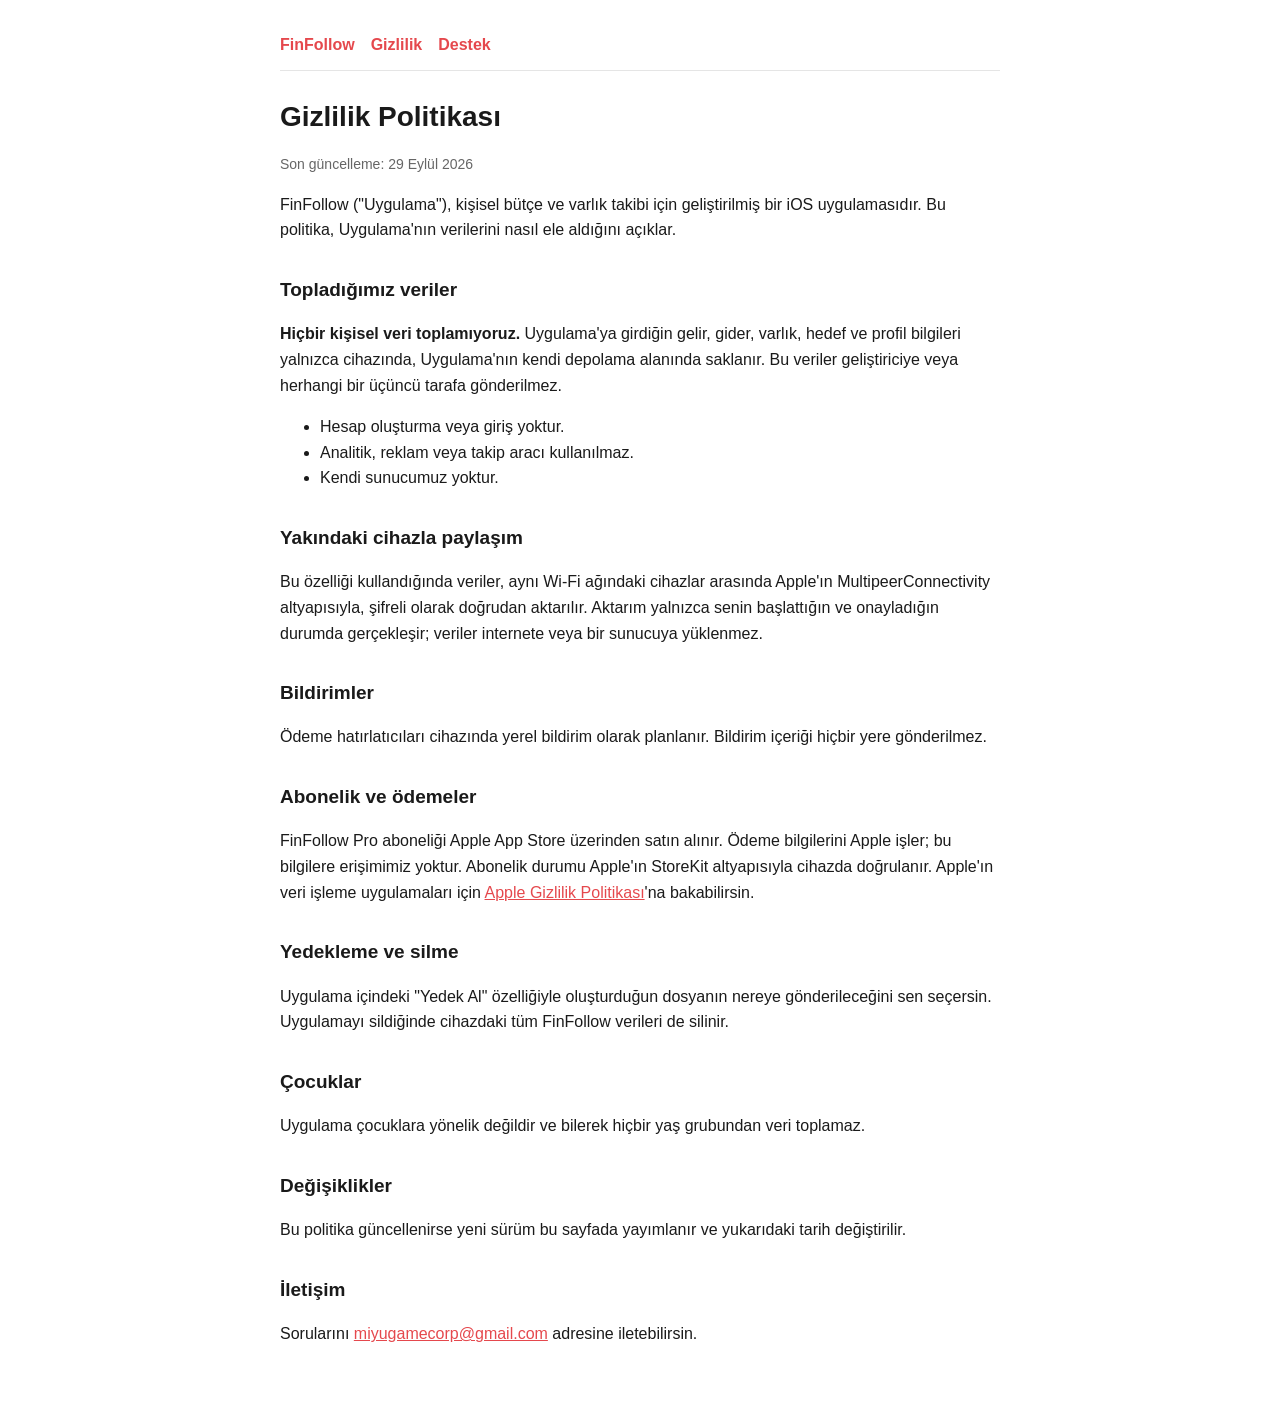
==== gizlilik.html @ 11d376dc "FinFollow gizlilik ve destek sayfaları Co-Authored-By: Claude Opus 5.5 <noreply@anthropic.com>" ====
<!doctype html><html lang="tr"><head><meta charset="utf-8"><meta name="viewport" content="width=device-width,initial-scale=1">
<title>FinFollow Gizlilik Politikası</title><link rel="stylesheet" href="style.css"></head><body><main>
<nav><a href="index.html">FinFollow</a><a href="gizlilik.html">Gizlilik</a><a href="destek.html">Destek</a></nav>
<h1>Gizlilik Politikası</h1>
<p class="dim">Son güncelleme: 29 Eylül 2026</p>

<p>FinFollow ("Uygulama"), kişisel bütçe ve varlık takibi için geliştirilmiş bir iOS uygulamasıdır. Bu politika, Uygulama'nın verilerini nasıl ele aldığını açıklar.</p>

<h2>Topladığımız veriler</h2>
<p><strong>Hiçbir kişisel veri toplamıyoruz.</strong> Uygulama'ya girdiğin gelir, gider, varlık, hedef ve profil bilgileri yalnızca cihazında, Uygulama'nın kendi depolama alanında saklanır. Bu veriler geliştiriciye veya herhangi bir üçüncü tarafa gönderilmez.</p>
<ul>
<li>Hesap oluşturma veya giriş yoktur.</li>
<li>Analitik, reklam veya takip aracı kullanılmaz.</li>
<li>Kendi sunucumuz yoktur.</li>
</ul>

<h2>Yakındaki cihazla paylaşım</h2>
<p>Bu özelliği kullandığında veriler, aynı Wi-Fi ağındaki cihazlar arasında Apple'ın MultipeerConnectivity altyapısıyla, şifreli olarak doğrudan aktarılır. Aktarım yalnızca senin başlattığın ve onayladığın durumda gerçekleşir; veriler internete veya bir sunucuya yüklenmez.</p>

<h2>Bildirimler</h2>
<p>Ödeme hatırlatıcıları cihazında yerel bildirim olarak planlanır. Bildirim içeriği hiçbir yere gönderilmez.</p>

<h2>Abonelik ve ödemeler</h2>
<p>FinFollow Pro aboneliği Apple App Store üzerinden satın alınır. Ödeme bilgilerini Apple işler; bu bilgilere erişimimiz yoktur. Abonelik durumu Apple'ın StoreKit altyapısıyla cihazda doğrulanır. Apple'ın veri işleme uygulamaları için <a href="https://www.apple.com/legal/privacy/">Apple Gizlilik Politikası</a>'na bakabilirsin.</p>

<h2>Yedekleme ve silme</h2>
<p>Uygulama içindeki "Yedek Al" özelliğiyle oluşturduğun dosyanın nereye gönderileceğini sen seçersin. Uygulamayı sildiğinde cihazdaki tüm FinFollow verileri de silinir.</p>

<h2>Çocuklar</h2>
<p>Uygulama çocuklara yönelik değildir ve bilerek hiçbir yaş grubundan veri toplamaz.</p>

<h2>Değişiklikler</h2>
<p>Bu politika güncellenirse yeni sürüm bu sayfada yayımlanır ve yukarıdaki tarih değiştirilir.</p>

<h2>İletişim</h2>
<p>Sorularını <a href="mailto:miyugamecorp@gmail.com">miyugamecorp@gmail.com</a> adresine iletebilirsin.</p>
</main></body></html>
---- style.css ----
:root{--bg:#fff;--fg:#1a1a1a;--dim:#666;--line:#e5e5e5;--accent:#e5484d}
@media (prefers-color-scheme:dark){:root{--bg:#111;--fg:#eee;--dim:#999;--line:#2a2a2a}}
body{margin:0;background:var(--bg);color:var(--fg);font:16px/1.6 -apple-system,BlinkMacSystemFont,"Segoe UI",sans-serif}
main{max-width:720px;margin:0 auto;padding:32px 16px 64px}
h1{font-size:28px;margin:0 0 4px}h2{font-size:19px;margin:32px 0 8px}
.dim{color:var(--dim);font-size:14px}a{color:var(--accent)}
nav{border-bottom:1px solid var(--line);padding-bottom:12px;margin-bottom:24px}
nav a{margin-right:16px;text-decoration:none;font-weight:600}
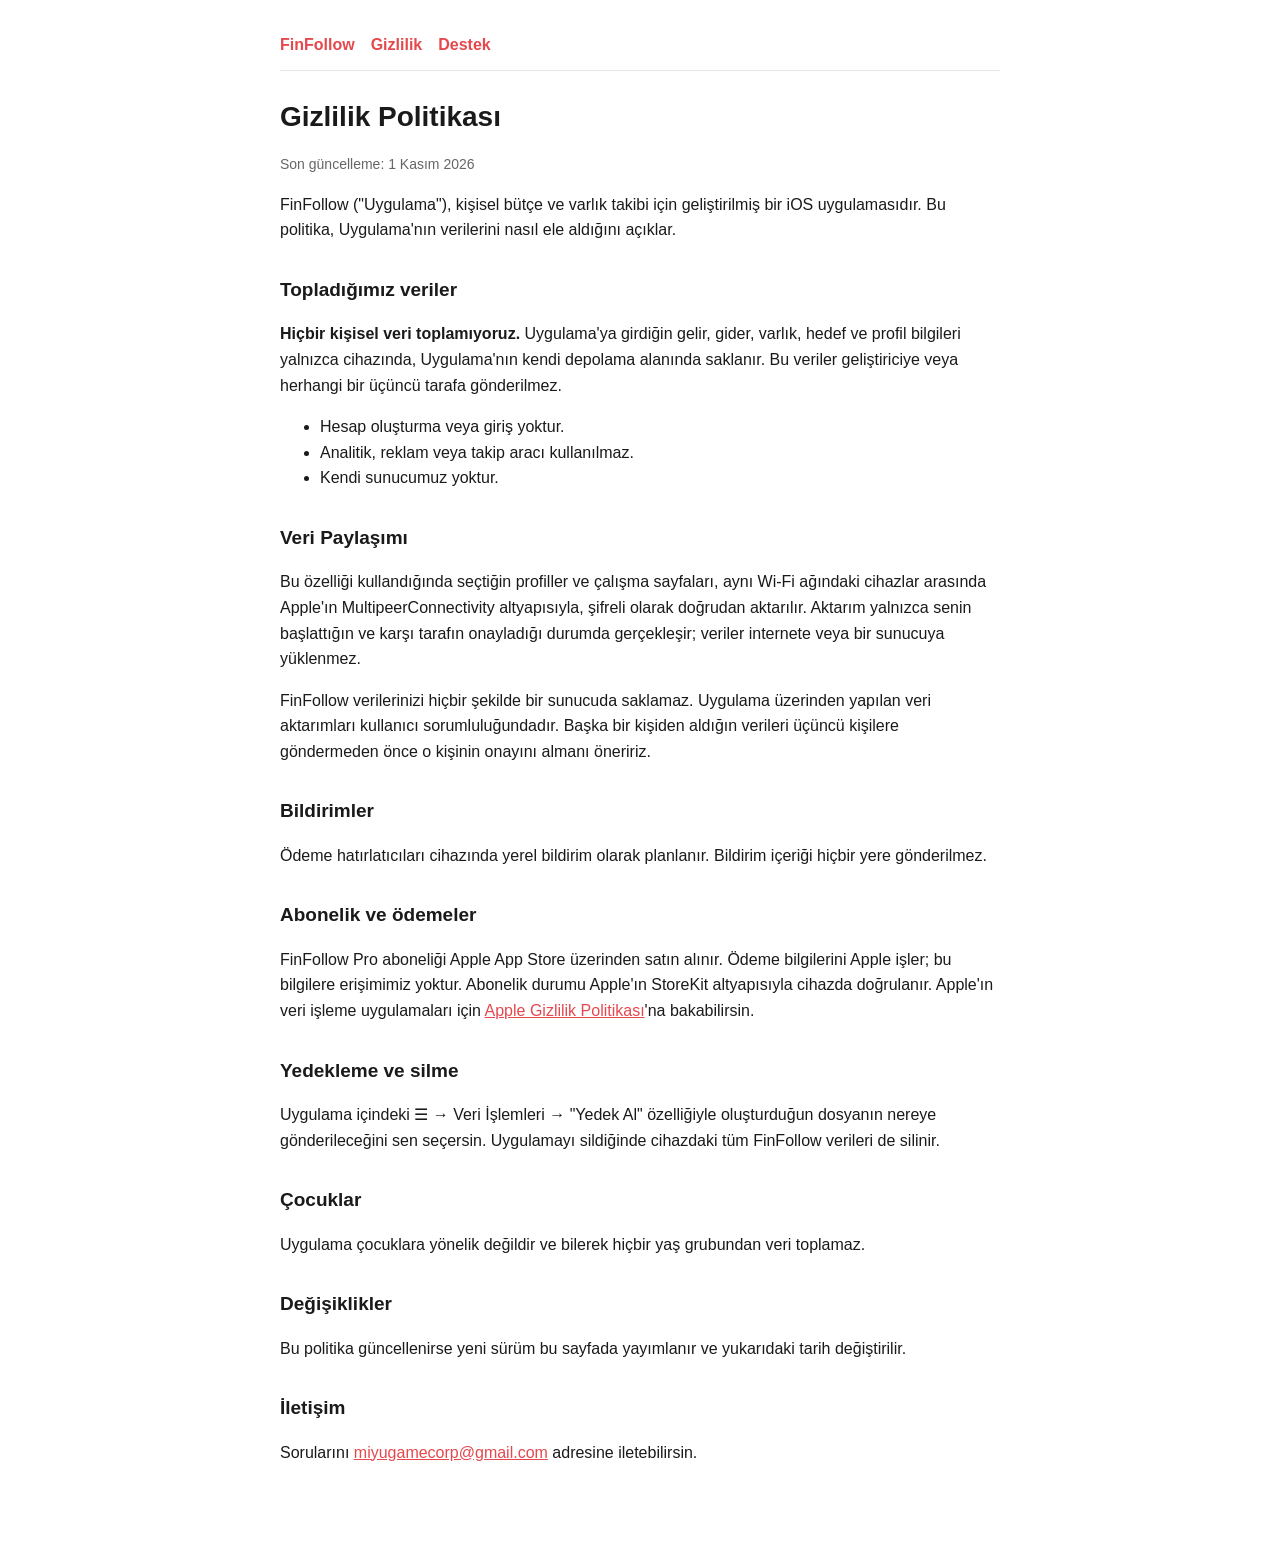
==== commit 98915615: "1.0.1: gizlilik ve destek sayfaları güncellendi - Gizlilik: "Veri Paylaşımı" bölümü, sorumluluk notu" ====
--- a/gizlilik.html
+++ b/gizlilik.html
@@ -2,7 +2,7 @@
 <title>FinFollow Gizlilik Politikası</title><link rel="stylesheet" href="style.css"></head><body><main>
 <nav><a href="index.html">FinFollow</a><a href="gizlilik.html">Gizlilik</a><a href="destek.html">Destek</a></nav>
 <h1>Gizlilik Politikası</h1>
-<p class="dim">Son güncelleme: 29 Eylül 2026</p>
+<p class="dim">Son güncelleme: 1 Kasım 2026</p>
 
 <p>FinFollow ("Uygulama"), kişisel bütçe ve varlık takibi için geliştirilmiş bir iOS uygulamasıdır. Bu politika, Uygulama'nın verilerini nasıl ele aldığını açıklar.</p>
 
@@ -14,8 +14,9 @@
 <li>Kendi sunucumuz yoktur.</li>
 </ul>
 
-<h2>Yakındaki cihazla paylaşım</h2>
-<p>Bu özelliği kullandığında veriler, aynı Wi-Fi ağındaki cihazlar arasında Apple'ın MultipeerConnectivity altyapısıyla, şifreli olarak doğrudan aktarılır. Aktarım yalnızca senin başlattığın ve onayladığın durumda gerçekleşir; veriler internete veya bir sunucuya yüklenmez.</p>
+<h2>Veri Paylaşımı</h2>
+<p>Bu özelliği kullandığında seçtiğin profiller ve çalışma sayfaları, aynı Wi-Fi ağındaki cihazlar arasında Apple'ın MultipeerConnectivity altyapısıyla, şifreli olarak doğrudan aktarılır. Aktarım yalnızca senin başlattığın ve karşı tarafın onayladığı durumda gerçekleşir; veriler internete veya bir sunucuya yüklenmez.</p>
+<p>FinFollow verilerinizi hiçbir şekilde bir sunucuda saklamaz. Uygulama üzerinden yapılan veri aktarımları kullanıcı sorumluluğundadır. Başka bir kişiden aldığın verileri üçüncü kişilere göndermeden önce o kişinin onayını almanı öneririz.</p>
 
 <h2>Bildirimler</h2>
 <p>Ödeme hatırlatıcıları cihazında yerel bildirim olarak planlanır. Bildirim içeriği hiçbir yere gönderilmez.</p>
@@ -24,7 +25,7 @@
 <p>FinFollow Pro aboneliği Apple App Store üzerinden satın alınır. Ödeme bilgilerini Apple işler; bu bilgilere erişimimiz yoktur. Abonelik durumu Apple'ın StoreKit altyapısıyla cihazda doğrulanır. Apple'ın veri işleme uygulamaları için <a href="https://www.apple.com/legal/privacy/">Apple Gizlilik Politikası</a>'na bakabilirsin.</p>
 
 <h2>Yedekleme ve silme</h2>
-<p>Uygulama içindeki "Yedek Al" özelliğiyle oluşturduğun dosyanın nereye gönderileceğini sen seçersin. Uygulamayı sildiğinde cihazdaki tüm FinFollow verileri de silinir.</p>
+<p>Uygulama içindeki ☰ → Veri İşlemleri → "Yedek Al" özelliğiyle oluşturduğun dosyanın nereye gönderileceğini sen seçersin. Uygulamayı sildiğinde cihazdaki tüm FinFollow verileri de silinir.</p>
 
 <h2>Çocuklar</h2>
 <p>Uygulama çocuklara yönelik değildir ve bilerek hiçbir yaş grubundan veri toplamaz.</p>
